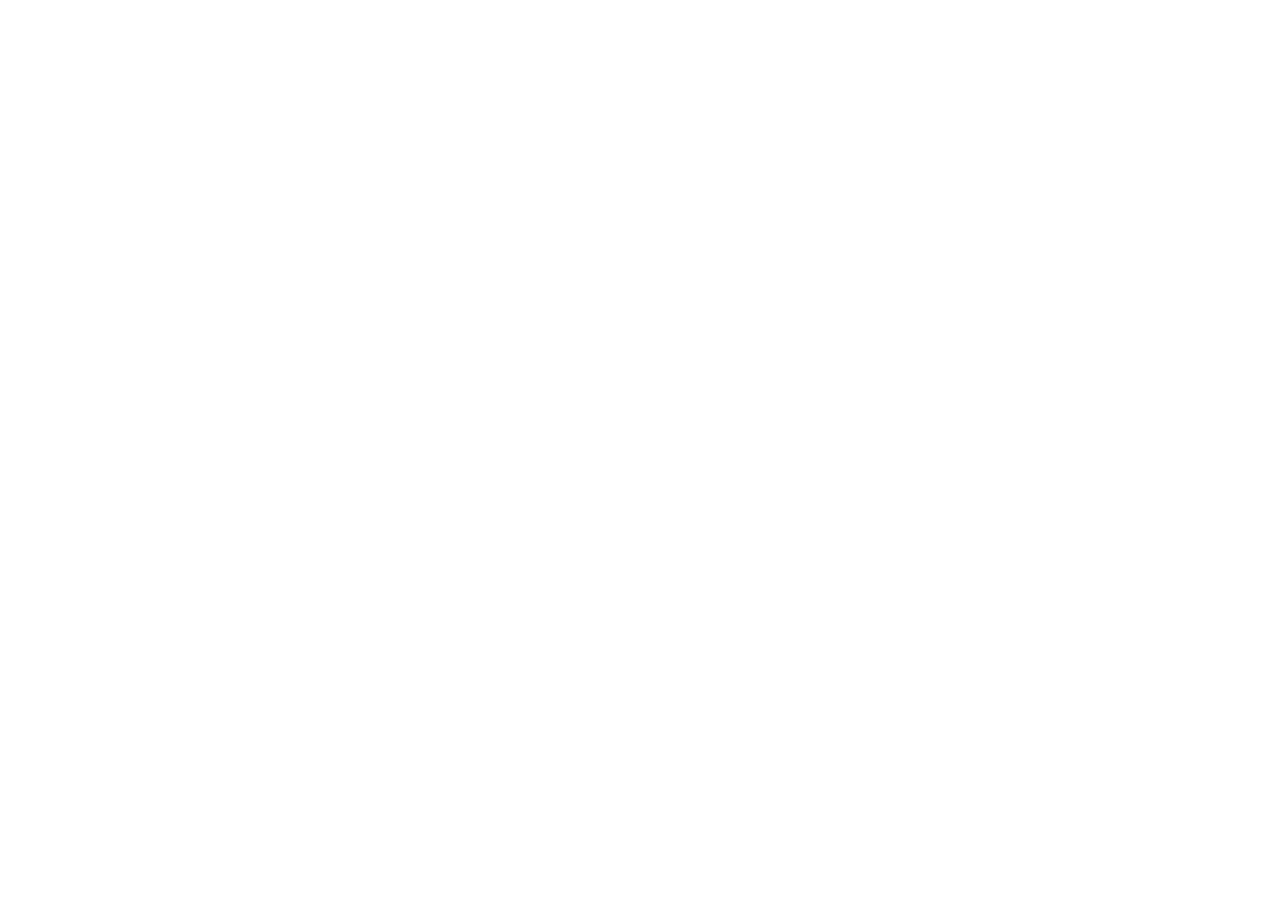
==== calc.html @ c24e9513 "Created the various files for the project" ====
<!DOCTYPE html>
<html lang="en">
<head>
    <meta charset="UTF-8">
    <meta name="viewport" content="width=device-width, initial-scale=1.0">
    <title>Calculator</title>
    <link rel="stylesheet" href="calc.css">
</head>
<body>
    

    <script src="calc.js"></script>
</body>
</html>
---- calc.css ----
:root {}

body {
    margin: 0;
    padding: 0;
    box-sizing: border-box;
}
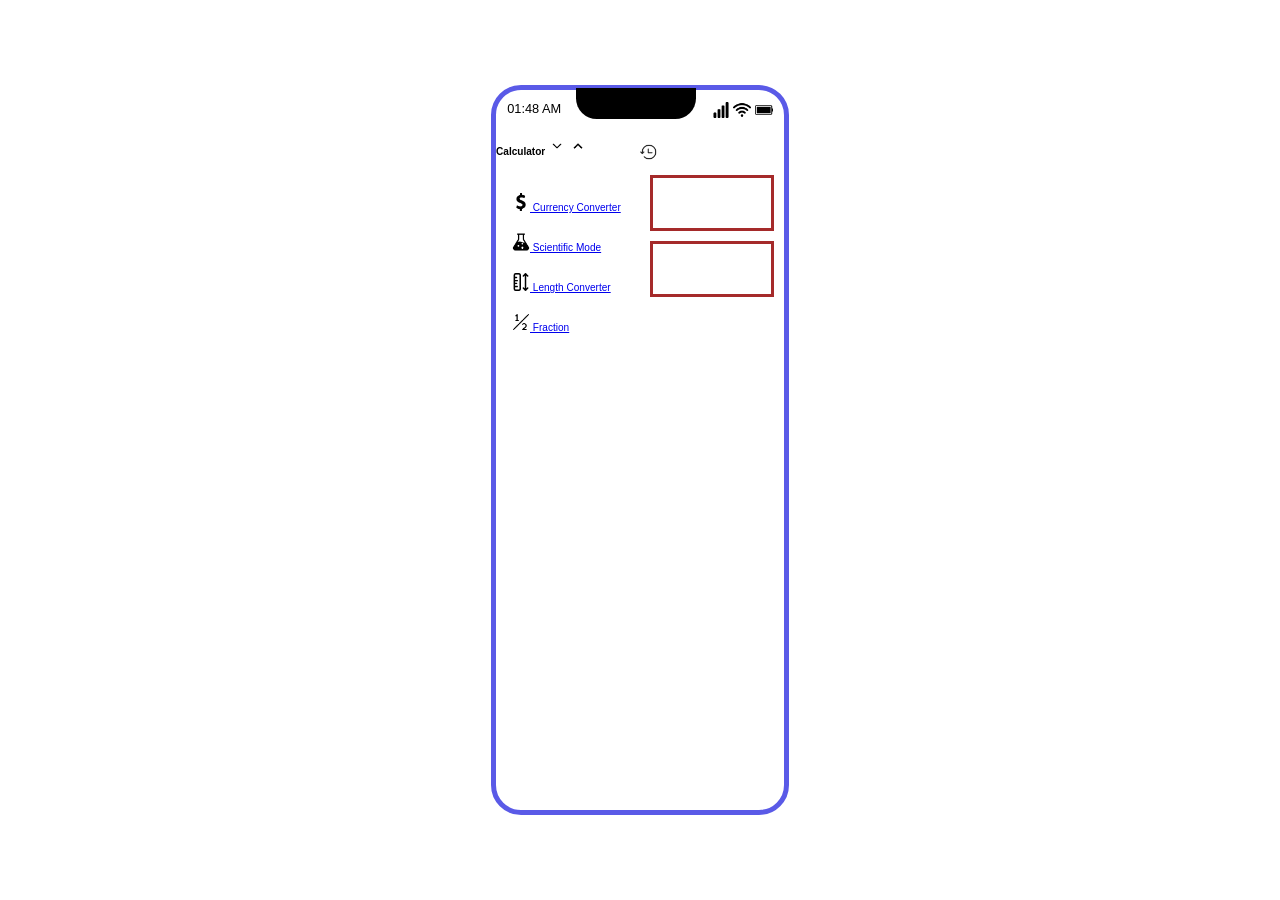
==== commit a807a3a2: "attempting to style the css" ====
--- a/calc.html
+++ b/calc.html
@@ -7,7 +7,84 @@
     <link rel="stylesheet" href="calc.css">
 </head>
 <body>
-    
+    <main class="main" id="main">
+        <section class="icons__display">
+            <nav class="top">
+                <div id="time"></div>
+                <div id="empty-black"></div>
+                <div id="icons">
+                    <img src="images/signal-status.png" alt="Network Signal">
+                    <img src="images/wifi.png" alt="Wifi icon">
+                    <img src="images/full-battery.png" alt="Battery Icon">
+                </div>
+            </nav>
+
+            <div class="screen">
+                <section class="dropdown__history">
+                        <article>
+                            <p>Calculator <span>
+                                <img src="images/down-arrow.png" alt="Dropdown icon">
+                                <img src="images/drop-up.png" alt="Drop-up icon">
+                            </span></p>
+                        </article>
+
+                        <aside>
+                            <p>
+                                <a href="#">
+                                <img src="images/dollar-symbol.png" alt="Currency symbol">
+                                Currency Converter</a></p>
+
+                            <p>
+                                <a href="#">
+                                <img src="images/flask.png" alt="Science icon">
+                                Scientific Mode</a></p>
+
+                            <p> 
+                                <a href="#">
+                                <img src="images/height.png" alt="Length icon">
+                                Length Converter</a></p>
+                                
+                            <p>
+                                <a href="#">
+                                <img src="images/half.png" alt="symbol of a fraction indicating half">
+                                Fraction</a></p>
+                        </aside>        
+                </section>
+                <section class="display">
+                    <div class="history">
+                        <img src="images/history.png" alt="History icon">
+                    </div>
+                    <div>
+                        <div class="show claculations"></div>
+                        <div class=" show result"></div>
+                    </div>
+                </section>
+            </div>
+        </section>
+
+        <!-- <form class="button__order">
+            <input type="button" value="AC">
+            <input type="button" value="+/-">
+            <input type="button" value="%">
+            <input type="button" value="&#xf7;">
+            <input type="button" value="7">
+            <input type="button" value="8">
+            <input type="button" value="9">
+            <input type="button" value="&#xd7;">
+            <input type="button" value="4">
+            <input type="button" value="5">
+            <input type="button" value="6">
+            <input type="button" value="-">
+            <input type="button" value="1">
+            <input type="button" value="2">
+            <input type="button" value="3">
+            <input type="button" value="+">
+            <input type="button" value="0">
+            <input type="button" value=".">
+            <button> <img src="images/icons8-remove-24.png" alt="Remove icon"></button>
+            <input type="button" value="=">
+        </form> -->
+    </main>
 
     <script src="calc.js"></script>
 </body>
--- a/calc.css
+++ b/calc.css
@@ -1,7 +1,92 @@
-:root {}
+:root {
+    font-size: 16px;
+}
 
 body {
     margin: 0;
     padding: 0;
     box-sizing: border-box;
+    font-family: sans-serif;
+    width: 100%;
+    height: 100vh;
+    display: flex;
+    align-items: center;
+    justify-content: center;
+}
+
+#main {
+    width: 18rem;
+    height: 80vh;
+    border-radius: 1.875rem;
+    border: 5px solid rgb(90, 90, 231);
+    display: flex;
+    flex-direction: column;
+}
+
+.icons__display {
+    width: 100%;
+    height: 35vh;
+}
+
+.top{
+    display: flex;
+    justify-content: space-between;
+    padding: 0.7rem;
+    font-size: 0.8rem;
+    position: relative;
+}
+
+#empty-black {
+    width: 7.5rem;
+    background-color: black;
+    height: 1.9rem;
+    border-bottom-left-radius: 1.3rem;
+    border-bottom-right-radius: 1.3rem;
+    position: relative;
+    top: -0.8rem;
+
+}
+
+img {
+    width: 18px;
+    height: 18px;
+}
+
+.screen {
+    display: flex;
+}
+
+.dropdown__history {
+    display: flex;
+    flex-direction: column;
+    margin-top: -1rem;
+    font-size: 0.63rem;
+    flex: 1;
+}
+
+.dropdown__history article {
+    font-weight: 600;
+}
+
+.dropdown__history aside {
+    height: 15vh;
+    display: flex;
+    flex-direction: column;
+    margin: 1rem;
+}
+
+.display {
+    flex: 1;
+}
+
+
+.show {
+    border: 3px solid brown;
+    height: 50px;
+    margin: 10px;
+}
+
+.button__order {
+    width: 100%;
+    height: 60vh;
 }
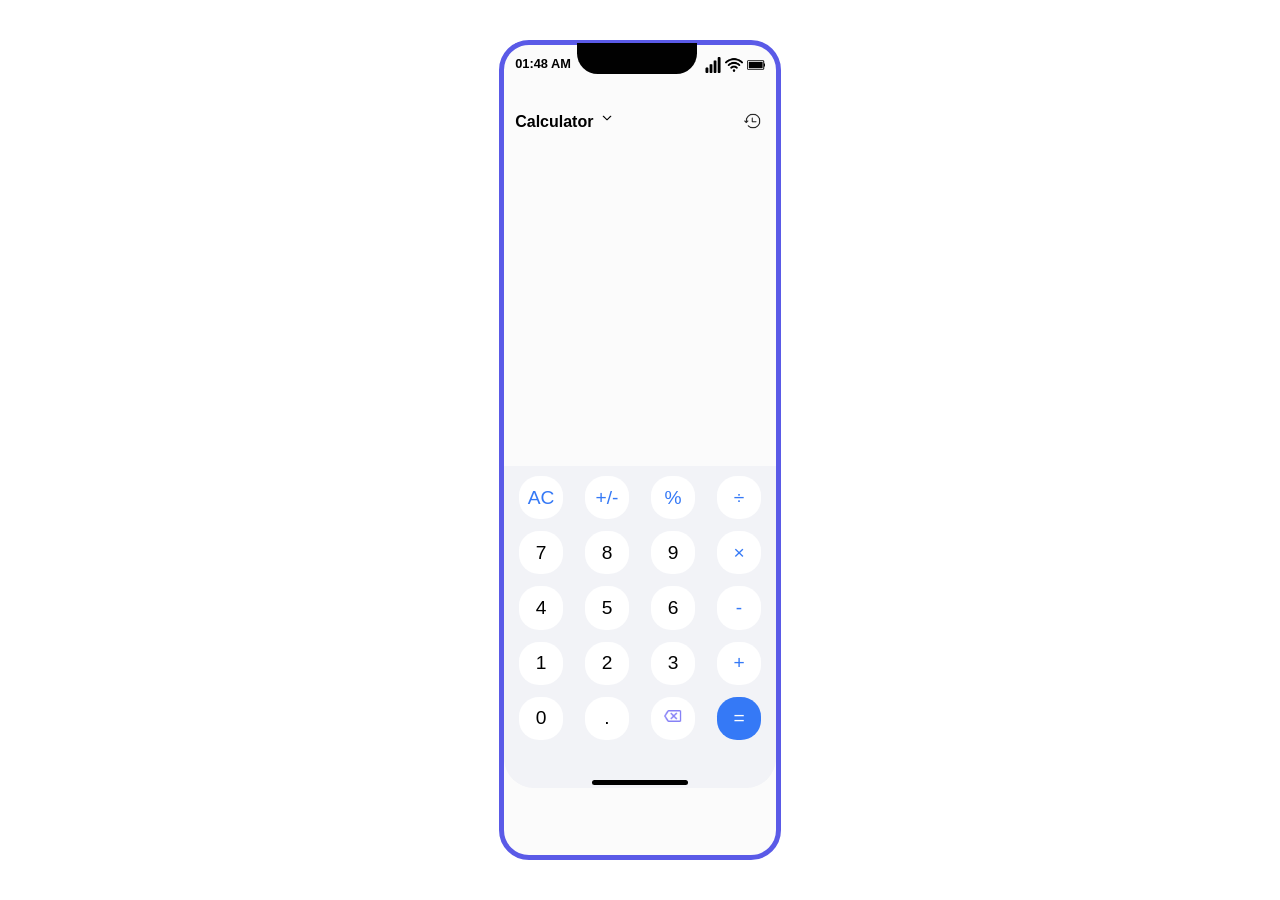
==== commit 7b3a3aea: "draft 1" ====
--- a/calc.html
+++ b/calc.html
@@ -22,13 +22,13 @@
             <div class="screen">
                 <section class="dropdown__history">
                         <article>
-                            <p>Calculator <span>
-                                <img src="images/down-arrow.png" alt="Dropdown icon">
-                                <img src="images/drop-up.png" alt="Drop-up icon">
+                            <p id="drop">Calculator <span>
+                                <img src="images/down-arrow.png" alt="Dropdown icon" id="ddown">
+                                <!-- <img src="images/drop-up.png" alt="Drop-up icon"> -->
                             </span></p>
                         </article>
 
-                        <aside>
+                        <aside id="aside">
                             <p>
                                 <a href="#">
                                 <img src="images/dollar-symbol.png" alt="Currency symbol">
@@ -50,40 +50,45 @@
                                 Fraction</a></p>
                         </aside>        
                 </section>
-                <section class="display">
+                <section class="ResultappendToResult">
                     <div class="history">
                         <img src="images/history.png" alt="History icon">
+                        <div class="history-log" id="historyLog"></div>
                     </div>
                     <div>
-                        <div class="show claculations"></div>
-                        <div class=" show result"></div>
+                        <div class="show calculations" id="calculations"></div>
+                        <div class=" show result" id="result"></div>
                     </div>
                 </section>
             </div>
         </section>
 
-        <!-- <form class="button__order">
-            <input type="button" value="AC">
-            <input type="button" value="+/-">
-            <input type="button" value="%">
-            <input type="button" value="&#xf7;">
-            <input type="button" value="7">
-            <input type="button" value="8">
-            <input type="button" value="9">
-            <input type="button" value="&#xd7;">
-            <input type="button" value="4">
-            <input type="button" value="5">
-            <input type="button" value="6">
-            <input type="button" value="-">
-            <input type="button" value="1">
-            <input type="button" value="2">
-            <input type="button" value="3">
-            <input type="button" value="+">
-            <input type="button" value="0">
-            <input type="button" value=".">
-            <button> <img src="images/icons8-remove-24.png" alt="Remove icon"></button>
-            <input type="button" value="=">
-        </form> -->
+        <form class="button__order">
+            <input type="button" value="AC" class="blue" onclick="clearResult()">
+            <input type="button" value="+/-" class="blue" onclick="changeSign('+/-')">
+            <input type="button" value="%" class="blue" onclick="appendToResult('%')">
+            <input type="button" value="&#xf7;" class="blue" onclick="appendToResult('/')">
+            <input type="button" value="7" class="black" onclick="appendToResult('7')">
+            <input type="button" value="8" class="black" onclick="appendToResult('8')">
+            <input type="button" value="9" class="black" onclick="appendToResult('9')">
+            <input type="button" value="&#xd7;" class="blue" onclick="appendToResult('*')">
+            <input type="button" value="4" class="black" onclick="appendToResult('4')">
+            <input type="button" value="5" class="black" onclick="appendToResult('5')">
+            <input type="button" value="6" class="black" onclick="appendToResult('6')">
+            <input type="button" value="-" class="blue" onclick="appendToResult('-')">
+            <input type="button" value="1" class="black" onclick="appendToResult('1')">
+            <input type="button" value="2" class="black" onclick="appendToResult('2')">
+            <input type="button" value="3" class="black" onclick="appendToResult('3')">
+            <input type="button" value="+" class="blue" onclick="appendToResult('+')"> 
+            <input type="button" value="0" class="black" onclick="appendToResult('0')">
+            <input type="button" value="." class="black" onclick="appendToResult('.')">
+            <button onclick="removeInput()"> <img src="images/icons8-remove-24.png" alt="Remove icon"></button>
+            <input type="button" value="=" class="diff" onclick="calculateResult()">
+            <br>
+            <br>
+            <div class="line"></div>
+        </form>
+        
     </main>
 
     <script src="calc.js"></script>
--- a/calc.css
+++ b/calc.css
@@ -1,5 +1,13 @@
 :root {
     font-size: 16px;
+    --black: #010101;
+    --white: #fff;
+    --blue: #3579F6;
+    --top-color: #FBFBFB;
+    --bottom-color: #F2F3F7;
+    --light-txtcolor: #B3B3B3;
+    --txtcolor: #696969;
+    --blue-txt: #72A2F9;
 }
 
 body {
@@ -12,20 +20,23 @@
     display: flex;
     align-items: center;
     justify-content: center;
+    cursor: pointer;
+    overflow: hidden;
 }
 
 #main {
-    width: 18rem;
-    height: 80vh;
+    width: 17rem;
+    height: 90vh;
     border-radius: 1.875rem;
     border: 5px solid rgb(90, 90, 231);
     display: flex;
     flex-direction: column;
+    background-color: var(--top-color);
 }
 
 .icons__display {
     width: 100%;
-    height: 35vh;
+    height: 45vh;
 }
 
 .top{
@@ -34,17 +45,18 @@
     padding: 0.7rem;
     font-size: 0.8rem;
     position: relative;
+    color: var(--black);
+    font-weight: 700;
 }
 
 #empty-black {
     width: 7.5rem;
-    background-color: black;
+    background-color: var(--black);
     height: 1.9rem;
     border-bottom-left-radius: 1.3rem;
     border-bottom-right-radius: 1.3rem;
     position: relative;
     top: -0.8rem;
-
 }
 
 img {
@@ -54,39 +66,168 @@
 
 .screen {
     display: flex;
+    height: 25.3vh;
 }
 
 .dropdown__history {
     display: flex;
     flex-direction: column;
     margin-top: -1rem;
-    font-size: 0.63rem;
+    font-size: 0.73rem;
     flex: 1;
 }
 
 .dropdown__history article {
     font-weight: 600;
+    margin: 0.7rem 0 0 0.7rem;
+    font-size: 1rem;
 }
 
 .dropdown__history aside {
-    height: 15vh;
-    display: flex;
-    flex-direction: column;
-    margin: 1rem;
+  display: none;
+}
+
+.dropdown__history aside.open {
+    height: 18vh;
+    width: 9.5vw;
+    display: flex;
+    flex-direction: column;
+    margin: auto .5rem;
+    background-color: var(--bottom-color);
+}
+
+aside p {
+    margin-top: -5px;
 }
 
 .display {
     flex: 1;
 }
 
+.history {
+    margin: .625rem;
+    display: flex;
+    flex-direction: column;
+    justify-content: flex-end;
+    padding: 4px;
+}
+
+.history-log {
+  max-height: 60rem;
+  width: 8.25rem;
+  overflow-y: auto;
+  font-size: 0.9rem;
+  color: var(--txtcolor);
+  padding: 0.5rem;
+  border-top: 1px solid #ddd;
+  display: none;
+  overflow-y: scroll;
+  margin-top: .625rem;
+}
+
+.history-log.view{
+    display: flex;
+    flex-direction: column;
+    margin: auto;
+    gap: .625rem;
+    font-size: 1rem;
+    
+}
+
 
 .show {
-    border: 3px solid brown;
-    height: 50px;
-    margin: 10px;
+    height: 2.5rem;
+    display: flex;
+    justify-content: center;
+    align-items: center;
+    margin-bottom: -0.625rem;
+    padding: .625rem;
+}
+
+.calculations {
+    color: var(--txtcolor);
+    font-size: 1rem;
+
+}
+
+.result {
+    font-weight: 500;
+    font-size: 1.6rem;
+    color: var(--black);
+}
+
+a {
+    text-decoration: none;
+    color: #00000096;
+}
+
+a:active, a:hover {
+    background-color: #6969691f;
+    color: #B3B3B3;
 }
 
 .button__order {
-    width: 100%;
-    height: 60vh;
+  width: 100%;
+  border-bottom-right-radius: 1.876rem;
+  border-bottom-left-radius: 1.876rem;
+  display: grid;
+  grid-template-columns: repeat(4, 1fr);
+  justify-items: center;
+  align-items: center;
+  gap: 2px;
+  box-sizing: border-box;
+  background-color: var(--bottom-color);
+  position: relative;
+  padding: .3125rem;
+  margin-top: 1rem;
+}
+
+input,
+button {
+  width: 2.8rem;
+  height: 2.7rem;
+  border-radius: 45%;
+  border: none;
+  margin: 5px;
+  background-color: white;
+  font-weight: 500;
+  font-size: 1.2rem;
+}
+
+.black {
+    color: var(--black);
+}
+
+.blue {
+    color: var(--blue);
+}
+
+.diff {
+    background-color: var(--blue);
+    color: var(--white);
+}
+
+.black:hover {
+    color: hsla(0, 0%, 70%, 0.748);
+}
+
+.blue:hover {
+    color: hsla(219, 91%, 75%, 0.741);
+}
+
+.diff:hover {
+    background-color: hsla(219, 91%, 75%, 0.741);
+}
+
+.black:active, .blue:active, .diff:active {
+    background-color: hsla(219, 72%, 24%, 0.721);
+} 
+
+.line {
+    background-color: black;
+    height: .3125rem;
+    width: 6rem;
+    position: absolute;
+    bottom: .1875rem;
+    border-radius: 1.25rem;
 }
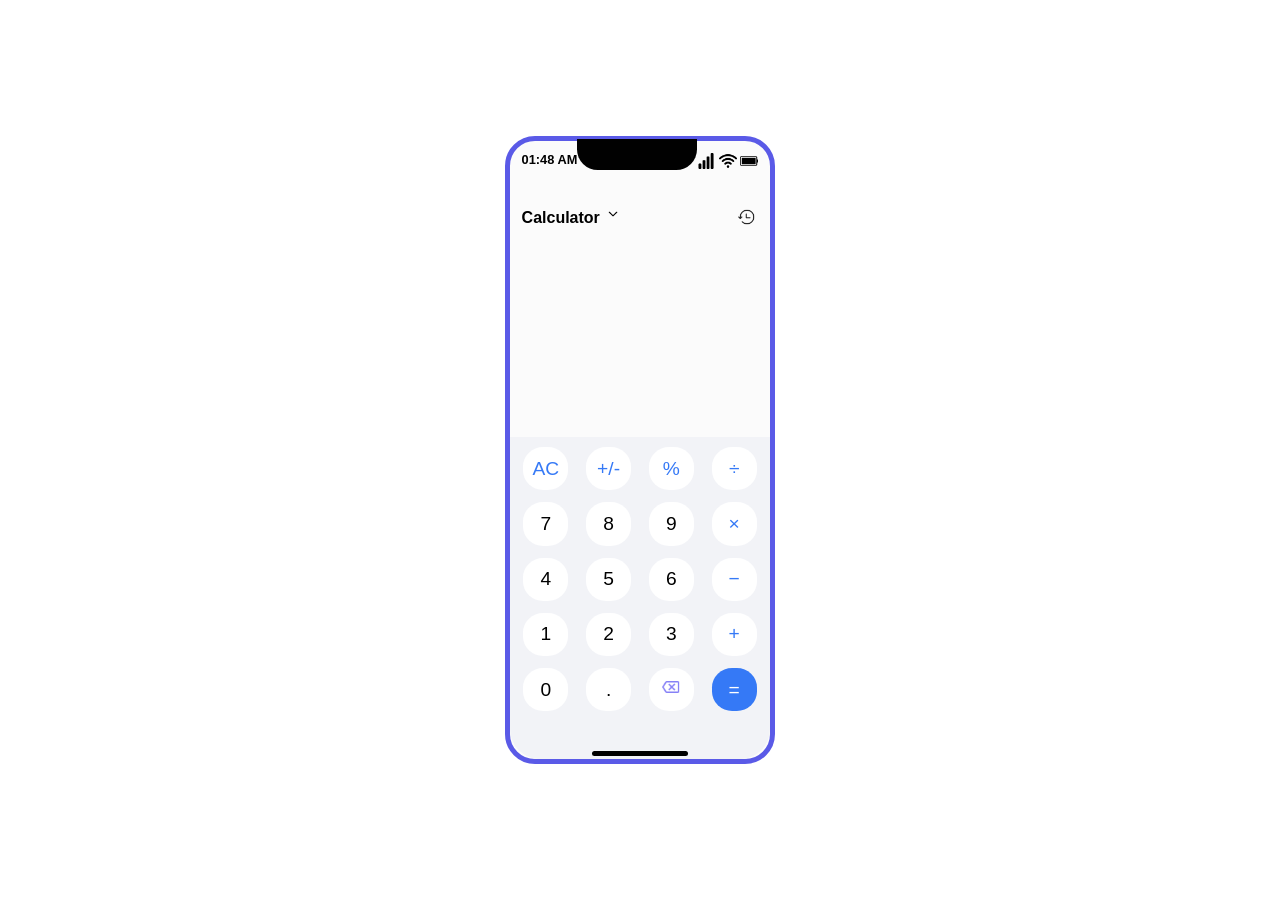
==== commit 35e5ea51: "eval function removed and replaced with 8 individual functions" ====
--- a/calc.html
+++ b/calc.html
@@ -65,29 +65,32 @@
 
         <form class="button__order">
             <input type="button" value="AC" class="blue" onclick="clearResult()">
-            <input type="button" value="+/-" class="blue" onclick="changeSign('+/-')">
-            <input type="button" value="%" class="blue" onclick="appendToResult('%')">
-            <input type="button" value="&#xf7;" class="blue" onclick="appendToResult('/')">
-            <input type="button" value="7" class="black" onclick="appendToResult('7')">
-            <input type="button" value="8" class="black" onclick="appendToResult('8')">
-            <input type="button" value="9" class="black" onclick="appendToResult('9')">
-            <input type="button" value="&#xd7;" class="blue" onclick="appendToResult('*')">
-            <input type="button" value="4" class="black" onclick="appendToResult('4')">
-            <input type="button" value="5" class="black" onclick="appendToResult('5')">
-            <input type="button" value="6" class="black" onclick="appendToResult('6')">
-            <input type="button" value="-" class="blue" onclick="appendToResult('-')">
-            <input type="button" value="1" class="black" onclick="appendToResult('1')">
-            <input type="button" value="2" class="black" onclick="appendToResult('2')">
-            <input type="button" value="3" class="black" onclick="appendToResult('3')">
-            <input type="button" value="+" class="blue" onclick="appendToResult('+')"> 
-            <input type="button" value="0" class="black" onclick="appendToResult('0')">
-            <input type="button" value="." class="black" onclick="appendToResult('.')">
-            <button onclick="removeInput()"> <img src="images/icons8-remove-24.png" alt="Remove icon"></button>
-            <input type="button" value="=" class="diff" onclick="calculateResult()">
-            <br>
-            <br>
+            <input type="button" value="+/-" class="blue" onclick="changeSign()">
+            <input type="button" value="%" class="blue" onclick="chooseOperator('%')">
+            <input type="button"  value="&#xf7;" class="blue" onclick="chooseOperator('/')">
+            <input type="button" value="7" class="black" onclick="appendNumber('7')">
+            <input type="button" value="8" class="black" onclick="appendNumber('8')">
+            <input type="button" value="9" class="black" onclick="appendNumber('9')">
+            <input type="button" value="&#xd7;" class="blue" onclick="chooseOperator('*')">
+            <input type="button" value="4" class="black" onclick="appendNumber('4')">
+            <input type="button" value="5" class="black" onclick="appendNumber('5')">
+            <input type="button" value="6" class="black" onclick="appendNumber('6')">
+            <input type="button" value="−" class="blue" onclick="chooseOperator('-')">
+            <input type="button" value="1" class="black" onclick="appendNumber('1')">
+            <input type="button" value="2" class="black" onclick="appendNumber('2')">
+            <input type="button" value="3" class="black" onclick="appendNumber('3')">
+            <input type="button" value="+" class="blue" onclick="chooseOperator('+')">
+            <input type="button" value="0" class="black" onclick="appendNumber('0')">
+            <input type="button" value="." class="black" onclick="appendNumber('.')">
+            <button type="button" onclick="removeInput()">
+                <img src="images/icons8-remove-24.png" alt="Remove icon">
+            </button>
+            <input type="button" value="=" class="diff" onclick="compute()">
+
+            <br><br>
             <div class="line"></div>
         </form>
+
         
     </main>
 
--- a/calc.css
+++ b/calc.css
@@ -25,8 +25,8 @@
 }
 
 #main {
-    width: 17rem;
-    height: 90vh;
+    max-width: 17rem;
+    max-height: 90vh;
     border-radius: 1.875rem;
     border: 5px solid rgb(90, 90, 231);
     display: flex;
@@ -36,7 +36,7 @@
 
 .icons__display {
     width: 100%;
-    height: 45vh;
+    height: 45%;
 }
 
 .top{
@@ -168,6 +168,7 @@
 
 .button__order {
   width: 100%;
+  height: 50%;
   border-bottom-right-radius: 1.876rem;
   border-bottom-left-radius: 1.876rem;
   display: grid;
